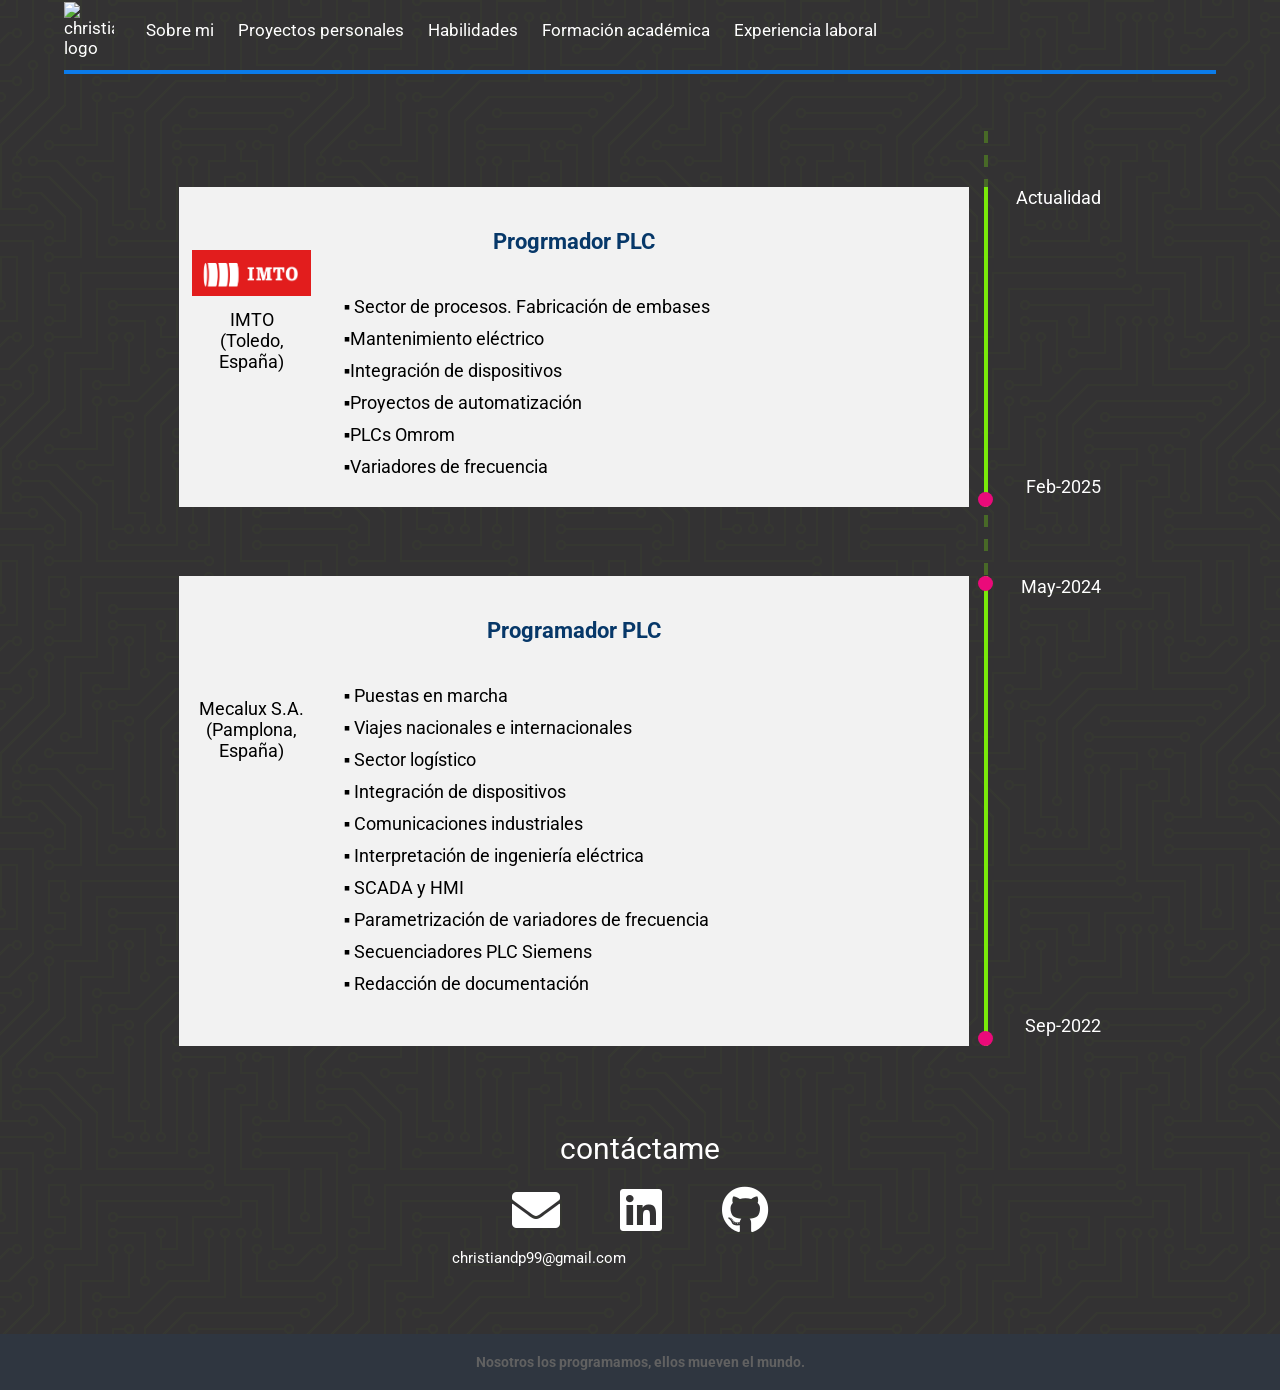
==== experiencialaboral.html @ e008e790 "Actualización de página experiencia laboral, añado imto" ====
<!DOCTYPE html>
<html lang="es">
<head>
    <meta charset="UTF-8">
    <meta http-equiv="X-UA-Compatible" content="IE=edge">
    <meta name="viewport" content="width=device-width, initial-scale=1.0">
    <link rel="shortcut icon" href="img/icono-menu.png">
    <title>ChristianDíazPérez</title>
    <!--Font AWESOME-->   <!--Libreria de CSS-->
    <link rel="stylesheet" href="https://cdnjs.cloudflare.com/ajax/libs/font-awesome/5.15.4/css/all.min.css">
    <!--Font Roboto-->
    <link rel="preconnect" href="https://fonts.googleapis.com">
    <link rel="preconnect" href="https://fonts.gstatic.com" crossorigin>
    <link href="https://fonts.googleapis.com/css2?family=Roboto:ital,wght@0,300;0,400;1,100&display=swap" rel="stylesheet">
    <!--Custom CSS-->
    <link rel="stylesheet" href="css/expeiencialaboral.css">

</head>
<body>

    <div class="menu-btn">   <!--Botón barra de navegación-->
        <i class="fas fa-bars fa-2x"></i>              <!--fa-2x nos permite modificar el tamaño de la imagen, 2x el doble de grande-->
    </div>
    <div class="container">
        <nav class="nav-main">
            <img src="img/icono-menu.png" alt="christiandiazperez logo" class="nav-brand">   <!--alt= texto alternativo-->  
            <ul class="nav-menu">   <!--Lista UL para las pestañas de la vavegación-->   <!--Al tener la clase despliegue de tranformará en barra lateral izq-->
                <li>
                    <a href="index.html">Sobre mi</a></a>
                </li>
                <li>
                    <a href="proyectospersonales.html">Proyectos personales</a></a>
                </li>
                <li>
                    <a href="habilidades.html">Habilidades </a></a>
                </li>
                <li>
                    <a href="formacionacademica.html">Formación académica</a></a>
                </li>
                <li>
                    <a href="experiencialaboral.html">Experiencia laboral</a></a>
                </li>
            </ul> 
            
        </nav>
        <hr class="barra-nav"> <!--Línea debajo de la navegación-->
        <!-- SHOWCASE noticia principal-->
        <header class="showcase">
            <div class="grid">
                <!--
                    <div class="titulo3">
                    <h3>Titulo</h3>
                </div>
                <div class="empresa3">
                    <p>Empresa</p> 
                 </div>
                 <img class="logo3" src="img/mecalux_logo.png" alt="">
                 <div class="contenido3">
                    <p>▪️ Contenido</p>
                    
                    
                </div>
                <div class="fecha-fin3"><p class="texto-fechas">Ago-2021</p> </div>
                <div class="fecha-inicio3"><p class="texto-fechas">Jul-2021</p> </div>
                -->
                <div class="titulo2">
                    <h3>Progrmador PLC</h3>
                </div>
        
                <div class="contenido2">
                    <p>▪️ Sector de procesos. Fabricación de embases</p>
                    <p>▪️Mantenimiento eléctrico</p>
                    <p>▪️Integración de dispositivos</p>
                    <p>▪️Proyectos de automatización</p>
                    <p>▪️PLCs Omrom</p>
                    <p>▪️Variadores de frecuencia</p>
                </div>
                <div class="fecha-fin2"><p class="texto-fechas">Actualidad</p> </div>
                <div class="fecha-inicio2"><p class="texto-fechas">Feb-2025</p> </div>
                <div class="centro2">
                    <p>IMTO<br>
                        (Toledo, España)<br>
                        <img src="img/bandera-españa.png" alt="" class="bandera">
                    </p> 
                </div>
                <img class="logo2" src="img/imto-logo.png" alt="">


        
                <div class="titulo1">
                    <h3>Programador PLC</h3>
                </div>
                <div class="contenido1">
                    
                    <p>▪️ Puestas en marcha</p>
                    <p>▪️ Viajes nacionales e internacionales</p>
                    <p>▪️ Sector logístico</p>
                    <p>▪️ Integración de dispositivos</p>
                    <p>▪️ Comunicaciones industriales</p>
                    <p>▪️ Interpretación de ingeniería eléctrica</p>
                    <p>▪️ SCADA y HMI</p>
                    <p>▪️ Parametrización de variadores de frecuencia</p>
                    <p>▪️ Secuenciadores PLC Siemens</p>
                    <p>▪️ Redacción de documentación</p>
                    
                </div>
                <div class="fecha-fin1"><p>May-2024</p> </div>
                <div class="fecha-inicio1"><p>Sep-2022</p> </div>
                <div class="centro1">
                    <p>Mecalux S.A. <br>
                        (Pamplona, España)<br>
                        <img src="img/bandera-españa.png" alt="" class="bandera">
                    </p> 
                </div>
                <img class="logo1" src="img/mecalux_logo.svg" alt="">  
                <div class="linea1"></div>
                <div class="linea-discontinua"></div> 
                <div class="linea2"></div>
                <!--<div class="linea3"></div>-->
                <!--<div class="punto1"></div>-->
                <div class="punto2"></div>
                <div class="punto3"></div>
                <div class="punto4"></div>
                <!--<div class="punto5"></div>-->
                <!--<div class="punto6"></div>-->
                <div class="fondo-blanco1"></div>
                <div class="fondo-blanco2"></div>
                <!--<div class="fondo-blanco3"></div>-->
                
                
            
            </div>
        </header>
        <!--Parte social-->
        <section class="social">
            <p>contáctame</p>
            <div class="links">
                <div>
                <a class="links" href="mailto:christiandp99@gmail.com">
                    <i class="fas fa-envelope" ></i>
                </a>
                <div class="texto-email">
                    christiandp99@gmail.com
                </div>
                </div>
                <a href="https://www.linkedin.com/in/christian-diaz-perez/" target="_blank" rel="noopener noreferrer">
                    <i class="fab fa-linkedin"></i>
                </a>
                <a href="https://github.com/ChristianDiazPerez" target="_blank" rel="noopener noreferrer">
                    <i class="fab fa-github"></i>
                </a>
            </div>
        </section>
    </div>       
    

    <footer class="pie-pagina-texto"> <!--Texto del pie de página-->
        <h3>Nosotros los programamos, ellos mueven el mundo.</h3>
    </footer>    
   
    <!--SCROLL REVEAL-->
    <script src="https://unpkg.com/scrollreveal"></script>

    <!--CUSTOM JS-->
    <script src="main.js"></script>
    
    
</body>
</html>
---- css/expeiencialaboral.css ----
* {    /*Estilos por defecto   Para todos los elementos de la pagina  */
    box-sizing: border-box;
    margin: 0;
    padding: 0; /*Espaciados hacia dentro*/
}

body {
    color: rgb(255, 255, 255); /* color de texto */
    /* Patron del body*/
    background-color: #333233;
background-image: url("data:image/svg+xml,%3Csvg xmlns='http://www.w3.org/2000/svg' viewBox='0 0 304 304' width='304' height='304'%3E%3Cpath fill='%237aea0a' fill-opacity='0.03' d='M44.1 224a5 5 0 1 1 0 2H0v-2h44.1zm160 48a5 5 0 1 1 0 2H82v-2h122.1zm57.8-46a5 5 0 1 1 0-2H304v2h-42.1zm0 16a5 5 0 1 1 0-2H304v2h-42.1zm6.2-114a5 5 0 1 1 0 2h-86.2a5 5 0 1 1 0-2h86.2zm-256-48a5 5 0 1 1 0 2H0v-2h12.1zm185.8 34a5 5 0 1 1 0-2h86.2a5 5 0 1 1 0 2h-86.2zM258 12.1a5 5 0 1 1-2 0V0h2v12.1zm-64 208a5 5 0 1 1-2 0v-54.2a5 5 0 1 1 2 0v54.2zm48-198.2V80h62v2h-64V21.9a5 5 0 1 1 2 0zm16 16V64h46v2h-48V37.9a5 5 0 1 1 2 0zm-128 96V208h16v12.1a5 5 0 1 1-2 0V210h-16v-76.1a5 5 0 1 1 2 0zm-5.9-21.9a5 5 0 1 1 0 2H114v48H85.9a5 5 0 1 1 0-2H112v-48h12.1zm-6.2 130a5 5 0 1 1 0-2H176v-74.1a5 5 0 1 1 2 0V242h-60.1zm-16-64a5 5 0 1 1 0-2H114v48h10.1a5 5 0 1 1 0 2H112v-48h-10.1zM66 284.1a5 5 0 1 1-2 0V274H50v30h-2v-32h18v12.1zM236.1 176a5 5 0 1 1 0 2H226v94h48v32h-2v-30h-48v-98h12.1zm25.8-30a5 5 0 1 1 0-2H274v44.1a5 5 0 1 1-2 0V146h-10.1zm-64 96a5 5 0 1 1 0-2H208v-80h16v-14h-42.1a5 5 0 1 1 0-2H226v18h-16v80h-12.1zm86.2-210a5 5 0 1 1 0 2H272V0h2v32h10.1zM98 101.9V146H53.9a5 5 0 1 1 0-2H96v-42.1a5 5 0 1 1 2 0zM53.9 34a5 5 0 1 1 0-2H80V0h2v34H53.9zm60.1 3.9V66H82v64H69.9a5 5 0 1 1 0-2H80V64h32V37.9a5 5 0 1 1 2 0zM101.9 82a5 5 0 1 1 0-2H128V37.9a5 5 0 1 1 2 0V82h-28.1zm16-64a5 5 0 1 1 0-2H146v44.1a5 5 0 1 1-2 0V18h-26.1zm102.2 270a5 5 0 1 1 0 2H98v14h-2v-16h124.1zM242 149.9V160h16v34h-16v62h48v48h-2v-46h-48v-66h16v-30h-16v-12.1a5 5 0 1 1 2 0zM53.9 18a5 5 0 1 1 0-2H64V2H48V0h18v18H53.9zm112 32a5 5 0 1 1 0-2H192V0h50v2h-48v48h-28.1zm-48-48a5 5 0 0 1-9.8-2h2.07a3 3 0 1 0 5.66 0H178v34h-18V21.9a5 5 0 1 1 2 0V32h14V2h-58.1zm0 96a5 5 0 1 1 0-2H137l32-32h39V21.9a5 5 0 1 1 2 0V66h-40.17l-32 32H117.9zm28.1 90.1a5 5 0 1 1-2 0v-76.51L175.59 80H224V21.9a5 5 0 1 1 2 0V82h-49.59L146 112.41v75.69zm16 32a5 5 0 1 1-2 0v-99.51L184.59 96H300.1a5 5 0 0 1 3.9-3.9v2.07a3 3 0 0 0 0 5.66v2.07a5 5 0 0 1-3.9-3.9H185.41L162 121.41v98.69zm-144-64a5 5 0 1 1-2 0v-3.51l48-48V48h32V0h2v50H66v55.41l-48 48v2.69zM50 53.9v43.51l-48 48V208h26.1a5 5 0 1 1 0 2H0v-65.41l48-48V53.9a5 5 0 1 1 2 0zm-16 16V89.41l-34 34v-2.82l32-32V69.9a5 5 0 1 1 2 0zM12.1 32a5 5 0 1 1 0 2H9.41L0 43.41V40.6L8.59 32h3.51zm265.8 18a5 5 0 1 1 0-2h18.69l7.41-7.41v2.82L297.41 50H277.9zm-16 160a5 5 0 1 1 0-2H288v-71.41l16-16v2.82l-14 14V210h-28.1zm-208 32a5 5 0 1 1 0-2H64v-22.59L40.59 194H21.9a5 5 0 1 1 0-2H41.41L66 216.59V242H53.9zm150.2 14a5 5 0 1 1 0 2H96v-56.6L56.6 162H37.9a5 5 0 1 1 0-2h19.5L98 200.6V256h106.1zm-150.2 2a5 5 0 1 1 0-2H80v-46.59L48.59 178H21.9a5 5 0 1 1 0-2H49.41L82 208.59V258H53.9zM34 39.8v1.61L9.41 66H0v-2h8.59L32 40.59V0h2v39.8zM2 300.1a5 5 0 0 1 3.9 3.9H3.83A3 3 0 0 0 0 302.17V256h18v48h-2v-46H2v42.1zM34 241v63h-2v-62H0v-2h34v1zM17 18H0v-2h16V0h2v18h-1zm273-2h14v2h-16V0h2v16zm-32 273v15h-2v-14h-14v14h-2v-16h18v1zM0 92.1A5.02 5.02 0 0 1 6 97a5 5 0 0 1-6 4.9v-2.07a3 3 0 1 0 0-5.66V92.1zM80 272h2v32h-2v-32zm37.9 32h-2.07a3 3 0 0 0-5.66 0h-2.07a5 5 0 0 1 9.8 0zM5.9 0A5.02 5.02 0 0 1 0 5.9V3.83A3 3 0 0 0 3.83 0H5.9zm294.2 0h2.07A3 3 0 0 0 304 3.83V5.9a5 5 0 0 1-3.9-5.9zm3.9 300.1v2.07a3 3 0 0 0-1.83 1.83h-2.07a5 5 0 0 1 3.9-3.9zM97 100a3 3 0 1 0 0-6 3 3 0 0 0 0 6zm0-16a3 3 0 1 0 0-6 3 3 0 0 0 0 6zm16 16a3 3 0 1 0 0-6 3 3 0 0 0 0 6zm16 16a3 3 0 1 0 0-6 3 3 0 0 0 0 6zm0 16a3 3 0 1 0 0-6 3 3 0 0 0 0 6zm-48 32a3 3 0 1 0 0-6 3 3 0 0 0 0 6zm16 16a3 3 0 1 0 0-6 3 3 0 0 0 0 6zm32 48a3 3 0 1 0 0-6 3 3 0 0 0 0 6zm-16 16a3 3 0 1 0 0-6 3 3 0 0 0 0 6zm32-16a3 3 0 1 0 0-6 3 3 0 0 0 0 6zm0-32a3 3 0 1 0 0-6 3 3 0 0 0 0 6zm16 32a3 3 0 1 0 0-6 3 3 0 0 0 0 6zm32 16a3 3 0 1 0 0-6 3 3 0 0 0 0 6zm0-16a3 3 0 1 0 0-6 3 3 0 0 0 0 6zm-16-64a3 3 0 1 0 0-6 3 3 0 0 0 0 6zm16 0a3 3 0 1 0 0-6 3 3 0 0 0 0 6zm16 96a3 3 0 1 0 0-6 3 3 0 0 0 0 6zm0 16a3 3 0 1 0 0-6 3 3 0 0 0 0 6zm16 16a3 3 0 1 0 0-6 3 3 0 0 0 0 6zm16-144a3 3 0 1 0 0-6 3 3 0 0 0 0 6zm0 32a3 3 0 1 0 0-6 3 3 0 0 0 0 6zm16-32a3 3 0 1 0 0-6 3 3 0 0 0 0 6zm16-16a3 3 0 1 0 0-6 3 3 0 0 0 0 6zm-96 0a3 3 0 1 0 0-6 3 3 0 0 0 0 6zm0 16a3 3 0 1 0 0-6 3 3 0 0 0 0 6zm16-32a3 3 0 1 0 0-6 3 3 0 0 0 0 6zm96 0a3 3 0 1 0 0-6 3 3 0 0 0 0 6zm-16-64a3 3 0 1 0 0-6 3 3 0 0 0 0 6zm16-16a3 3 0 1 0 0-6 3 3 0 0 0 0 6zm-32 0a3 3 0 1 0 0-6 3 3 0 0 0 0 6zm0-16a3 3 0 1 0 0-6 3 3 0 0 0 0 6zm-16 0a3 3 0 1 0 0-6 3 3 0 0 0 0 6zm-16 0a3 3 0 1 0 0-6 3 3 0 0 0 0 6zm-16 0a3 3 0 1 0 0-6 3 3 0 0 0 0 6zM49 36a3 3 0 1 0 0-6 3 3 0 0 0 0 6zm-32 0a3 3 0 1 0 0-6 3 3 0 0 0 0 6zm32 16a3 3 0 1 0 0-6 3 3 0 0 0 0 6zM33 68a3 3 0 1 0 0-6 3 3 0 0 0 0 6zm16-48a3 3 0 1 0 0-6 3 3 0 0 0 0 6zm0 240a3 3 0 1 0 0-6 3 3 0 0 0 0 6zm16 32a3 3 0 1 0 0-6 3 3 0 0 0 0 6zm-16-64a3 3 0 1 0 0-6 3 3 0 0 0 0 6zm0 16a3 3 0 1 0 0-6 3 3 0 0 0 0 6zm-16-32a3 3 0 1 0 0-6 3 3 0 0 0 0 6zm80-176a3 3 0 1 0 0-6 3 3 0 0 0 0 6zm16 0a3 3 0 1 0 0-6 3 3 0 0 0 0 6zm-16-16a3 3 0 1 0 0-6 3 3 0 0 0 0 6zm32 48a3 3 0 1 0 0-6 3 3 0 0 0 0 6zm16-16a3 3 0 1 0 0-6 3 3 0 0 0 0 6zm0-32a3 3 0 1 0 0-6 3 3 0 0 0 0 6zm112 176a3 3 0 1 0 0-6 3 3 0 0 0 0 6zm-16 16a3 3 0 1 0 0-6 3 3 0 0 0 0 6zm0 16a3 3 0 1 0 0-6 3 3 0 0 0 0 6zm0 16a3 3 0 1 0 0-6 3 3 0 0 0 0 6zM17 180a3 3 0 1 0 0-6 3 3 0 0 0 0 6zm0 16a3 3 0 1 0 0-6 3 3 0 0 0 0 6zm0-32a3 3 0 1 0 0-6 3 3 0 0 0 0 6zm16 0a3 3 0 1 0 0-6 3 3 0 0 0 0 6zM17 84a3 3 0 1 0 0-6 3 3 0 0 0 0 6zm32 64a3 3 0 1 0 0-6 3 3 0 0 0 0 6zm16-16a3 3 0 1 0 0-6 3 3 0 0 0 0 6z'%3E%3C/path%3E%3C/svg%3E");
    font-size: 115%;
    
    font-family: 'Roboto', sans-serif;    /*Indica el tipo de fuente*/
}

a {
    color: rgb(255, 255, 255);  /*Color de las etiquetas a*/
    text-decoration: none;   /*Para que las etiquetas no tengan subrrallado*/
    
}

ul {
    list-style: none;
}

.container {
    width: 90%;
    margin: auto;
}

/*Navegacion*/

.nav-main {
    font-size: 17px; /*Tamaño de fuente de toda la navegaciio*/
    display: flex;   /*Organiza elementos*/
    justify-content: space-between;         /*Utilizar todo el ancho disponible*/
    align-items: center;
    height: 60px;
    padding: 20px 0;   /*20 arriba y abajo y 0 a los lados*/
}

.barra-nav{    /*barra horizontal navegación*/
    border: 2px solid #0b7bea;
}

.nav-brand {
    width:  50px;  /*Tamaño del logo*/
}

/* NAV IZQUIERDA */

.nav-main ul {     
    display: flex;   
}

.nav-main ul li {
    padding: 10px;   /* Separación entre elementos de la navegacion */
}

.nav-main ul li a {
    padding: 2px;   
}

.nav-main ul li a {   
    padding: 2px;    /*Espaciado entre las etiquetas de la nav y la barra que aparece debajo*/
}

.nav-main ul li a:hover {        
    border-bottom:  2px solid #fff;    /*Borde hacia abajo    2px de grosor  y color*/
}

.nav-main ul.nav-menu {
    flex: 1;   
    margin-left: 20px;    /*Separacion entre el logo y los elementos de la navegacion*/

}

/* Botón barra de navegación*/

.menu-btn {
    position: absolute;   
    cursor: pointer;
    top: 15px;
    right: 30px;
    z-index: 2;
    display: none;      /*Cuando estamos a mas de 700px desapareza */
}

/* SHOWCASE */

hr {
    margin: 10px 0;  /*Separacion del showcase con la barra inferior de la nav*/
}

.showcase{
    width: 100%; 
    height: auto;
    padding: 3% 10%;
    margin-bottom: 20px;  
}

.grid{
    display: grid;
    grid-template-columns: 4fr 20fr 1fr 3fr;
    /*Hay un 0fr porque por el momento hay poco texto en este bloque*/
    grid-template-rows: 0.38fr 0.6fr 1fr 0fr 0.38fr 0.6fr 1fr 1fr; 
    justify-content: center;
    padding-inline: auto; 
    grid-column-gap: 0%;
    
}

.contenido_sangria{
    padding-left: 5%;
}.contenido_sangriadoble{
    padding-left: 10%;
}

/********************************/
.bandera{
    height: 20px;
}
/*****/
.titulo2{
    grid-row: 2;
    grid-column: 1/3;
    text-align: center;
    align-self: center;
    z-index: 2;
    color: #000000;
}
.contenido2{
    grid-row: 3/5;
    grid-column: 2;
    padding-left: 5%;
    padding-bottom: 3%;
    z-index: 2;
    color: #000000;
}
.fecha-fin2{
    grid-row: 2;
    grid-column: 4;
    text-align: right;
}
.fecha-inicio2{
    grid-row: 4;
    grid-column: 4;
    text-align: right;
    align-self: flex-end;
    color: rgb(255, 255, 255);
}
.centro2{
    grid-row: 3;
    grid-column: 1;
    z-index: 2;
    margin: 0 auto;
    text-align: center;
    color: #000000;
    padding-left: 10%;
    padding-top: 10%;
}
.logo2{
    grid-row: 2;
    grid-column: 1;
    object-fit: cover;
    width: 100%;
    margin: 0 ; 
    z-index: 2;
    justify-self: center;
    align-self: end;
    padding-left: 10%;
}
/*****/

.titulo1{
    grid-row: 6;
    grid-column: 1/3;
    text-align: center;
    align-self: center;
    z-index: 2;
    color: #000000;
}
.contenido1{
    grid-row: 7/9;
    grid-column: 2;
    padding-left: 5%;
    padding-bottom: 3%;
    z-index: 2;
    color: #000000;
}

.fecha-fin1{
    grid-row: 6;
    grid-column: 4;
    text-align: right;
}
.fecha-inicio1{
    grid-row: 8;
    grid-column: 4;
    text-align: right;
    align-self: flex-end;
    color: rgb(255, 255, 255);
}
.centro1{
    grid-row: 7;
    grid-column: 1;
    z-index: 2;
    margin: 0 auto;
    text-align: center;
    color: #000000;
    padding-left: 10%;
    padding-top: 10%;
}
.logo1{
    grid-row: 6;
    grid-column: 1;
    object-fit: cover;
    align-self: end;
    justify-self: center;
    width: 100%;
    margin: 0; 
    z-index: 2;
    padding-left: 10%;
}
/*******************************/

.linea-discontinua{
    grid-column: 3;
    grid-row: 1/7;
    background-color: #00000000;opacity: 0.3;
    background-image: linear-gradient(0deg, #7aea0a  50%, #00000000 0%);
    background-size: 24px 24px;
    z-index: 1;
    width: 4px;
    margin: 0 auto;
}

.linea1{
    background-color: #7aea0a ;
    grid-column: 3;
    grid-row: 2/5;
    z-index: 2;
    width: 4px;
    margin: 0 auto;
}
.linea2{
    background-color: #7aea0a ;
    grid-column: 3;
    z-index: 2;
    grid-row: 6/9;
    width: 4px;
    margin: 0 auto;
}
/*Más Líneas*/
/*
.linea3{
    background-color: #7aea0a ;
    grid-column: 3;
    z-index: 2;
    grid-row: 9/12;
    width: 4px;
    margin: 0 auto;
    
    
}
*/
.punto1{
    background-color: #ea0a7a ;
    grid-column: 3;
    grid-row: 2;
    width: 15px;
    height: 15px;
    -moz-border-radius: 50%;
    -webkit-border-radius: 50%;
    border-radius: 50%;  
    z-index: 2;
    margin: 0 auto;
}
.punto2{
    background-color: #ea0a7a ;
    grid-column: 3;
    grid-row: 4;
    width: 15px;
    height: 15px;
    -moz-border-radius: 50%;
    -webkit-border-radius: 50%;
    border-radius: 50%;  
    z-index: 2;
    align-self: flex-end;
    margin: 0 auto;
}

.punto3{
    background-color: #ea0a7a ;
    grid-column: 3;
    grid-row: 6;
    width: 15px;
    height: 15px;
    -moz-border-radius: 50%;
    -webkit-border-radius: 50%;
    border-radius: 50%;  
    z-index: 2;
    margin: 0 auto;
}
.punto4{
    background-color: #ea0a7a ;
    grid-column: 3;
    grid-row: 8;
    width: 15px;
    height: 15px;
    -moz-border-radius: 50%;
    -webkit-border-radius: 50%;
    border-radius: 50%;  
    z-index: 2;
    align-self: flex-end; 
    margin: 0 auto;
}
/*Más Puntos*/
/*
.punto5{
    background-color: #ea0a7a ;
    grid-column-start: 4;
    grid-row-start: 9;
    width: 15px;
    height: 15px;
    -moz-border-radius: 50%;
    -webkit-border-radius: 50%;
    border-radius: 50%;  
    z-index: 2;
}
.punto6{
    background-color: #ea0a7a ; 
    grid-column-start: 4;
    grid-row-start: 11;
    width: 15px;
    height: 15px;
    -moz-border-radius: 50%;
    -webkit-border-radius: 50%;
    border-radius: 50%;  
    z-index: 2;
    align-self: flex-end;
}
*/

.fondo-blanco1{
    grid-row: 2/5;
    grid-column: 1/3;
    background-color: #f2f2f2;
    z-index: 1;
}

.fondo-blanco2{
    grid-row: 6/9;
    grid-column: 1/3;
    background-color: #f2f2f2;
    z-index: 1;
}
/*Más fondos blancos*/
/*
.fondo-blanco3{
    grid-row: 9/12;
    grid-column: 1/4;
    background-color: #f2f2f2;
    z-index: 1;
}
*/

.btm {
    cursor: pointer; /*camia el cursor al pasar por encima*/
    display: inline-block;
    border: 0;
    font-weight: bold;
    padding: 10px 20px; /*10 arriba y abajo  20 a los lados*/
    background: #262626;
    color: rgb(255, 255, 255);
    font-size: 15px;
    border: 1px solid #ffff;
    align-self: auto;
    
}

.btm:hover {
    opacity: .7; /*Al pasar el cursor se oscurece*/
}
.showcase h1,.showcase h2,.showcase h3{
    color: #073869;
}

.showcase p {
    margin-bottom: 10px;    /*Separación entre cabecera, parreafo y boton de showcase*/
    
}

/*Social*/
.social{
    margin: 50px;
    margin-bottom: 100px;
}

.social p {
    text-align: center;
    font-size: 30px;
    margin-bottom: 20px;
}
.texto-email{
    font-size: 15px;
    text-align: center;
    position: absolute; /*Para que no afecte a la posicion de los demás iconos*/
    padding-top: 10px;
    margin: 5px -30px;
}

.links {
    display: flex;
    align-items: center;
    justify-content: center;
}

.links a {
    margin: 0 30px;
}

.links a i {
    font-size: 3rem;   /*Tamaño del link y de la imagen*/
}


.pie-pagina-texto{  /*Texto pie de página*/
    background: #2f3640;
    color: #616161;
    font-size: 12px;
    padding: 20px 0;
    text-align: center;
    padding-bottom: 20px;
}

/*Adaptación a dispositivos móviles*/

@media (max-width: 700px){      /*Cuando el ancho de la pantalla sea inferior a 700px*/
   
    .menu-btn{ 
        display: block;         /*a menos de 700px el botón aparezca*/
    }

    .nav-main ul.nav-menu {
        display: block;
        position: absolute;   /*Se posiciona encima de todo*/
        z-index: 3;
        top: 0;   /*Para que esté en la esquina*/
        left: 0;  /*Se posicione a la izquierda*/
        background: #2f3640;
        height: 100%;   
        padding: 30px;
        opacity: .9;
        transform: translateX(-400px);   /*Mover -400px en el eje de las X*/   /*Esconder la barra de navegación mientras el btn no se haya pulsado*/
        padding: 30px;   
        opacity: .9;
        transition: transform .5s ease;
    }

    .nav-main ul.nav-menu.despliegue {       /*Al tenr la barra de nav la clase despliegue cambiará su posición a una parte visible*/
        transform: translateX(-20px);     
    }

    .nav-main ul.nav-menu li {
        padding: 20px;
        font-size: 14px;
    }

    .nav-main ul.nav-menu-right{
        margin-right:40px;   /*Espaciado entre el btn de busqueda y el de la barra de navegación para que no se solapen*/
    }
   
    .showcase{
        width: 100%; 
        height: auto;
        padding: 0% 0%;
        margin-top: 10%;
        margin-bottom: 20px;  
    }
    .texto-email{
        text-align: center;
        position: absolute; /*Para que no afecte a la posicion de los demás iconos*/
        margin: 5px 0px;
        }
    
    
    .grid{
        grid-template-columns: 6fr 4fr 1fr 1.5fr;
        grid-template-rows: 1fr 1fr 5fr;
    }
    .titulo1{
        grid-row: 1;
        grid-column: 1/3;
    }
    .contenido1{
        grid-row: 3;
        grid-column: 1/3;
        padding-top: 5%;
        padding-bottom: 10%;
    }
    .fecha-fin1{
        grid-row: 1;
        grid-column: 4;
    }
    .fecha-inicio1{
        grid-row: 3;
        grid-column: 4;
    }
    .centro1{
        grid-row: 2;
        grid-column: 2;
        align-self: center;
    }
    .logo1{
        grid-row: 2;
        grid-column: 1;
    }
    .fondo-blanco1{
        grid-row: 1/6;
        grid-column: 1/3;
    }
}

@media (max-width: 550px){
    .grid{
        grid-template-columns: 6fr 4fr 1.5fr;
        grid-template-rows: 0.1fr 1fr 1fr 5fr 0.1fr;
    }
    .titulo1{
        grid-row: 2;
        grid-column: 1/3;
    }
    .contenido1{
        grid-row: 4;
        grid-column: 1/3;
        padding-top: 5%;
        padding-bottom: 10%;
    }
    .fecha-fin1{
        grid-row: 1;
        grid-column: 1/4;
        text-align: right;
    }
    .fecha-inicio1{
        grid-row: 5;
        grid-column: 1/4;
        text-align: right;
        padding-top: 5%;
    }
    .centro1{
        grid-row: 3;
        grid-column: 2;
        align-self: center;
    }
    .logo1{
        grid-row: 3;
        grid-column: 1;
    }
    .fondo-blanco1{
        grid-row: 2/5;
        grid-column: 1/3;
    }
    .punto1{
        grid-column: 3;
        grid-row: 2;
    }
    .punto2{
        grid-column: 3;
        grid-row: 4;
    }
    .linea1{
        grid-column: 3;
        grid-row: 2/5;
    }
}

/*Adaptación a pantallas grandes*/

@media (min-width: 2000px){
    .container{
        max-width: 1800px;
        height: auto;
    }
    }
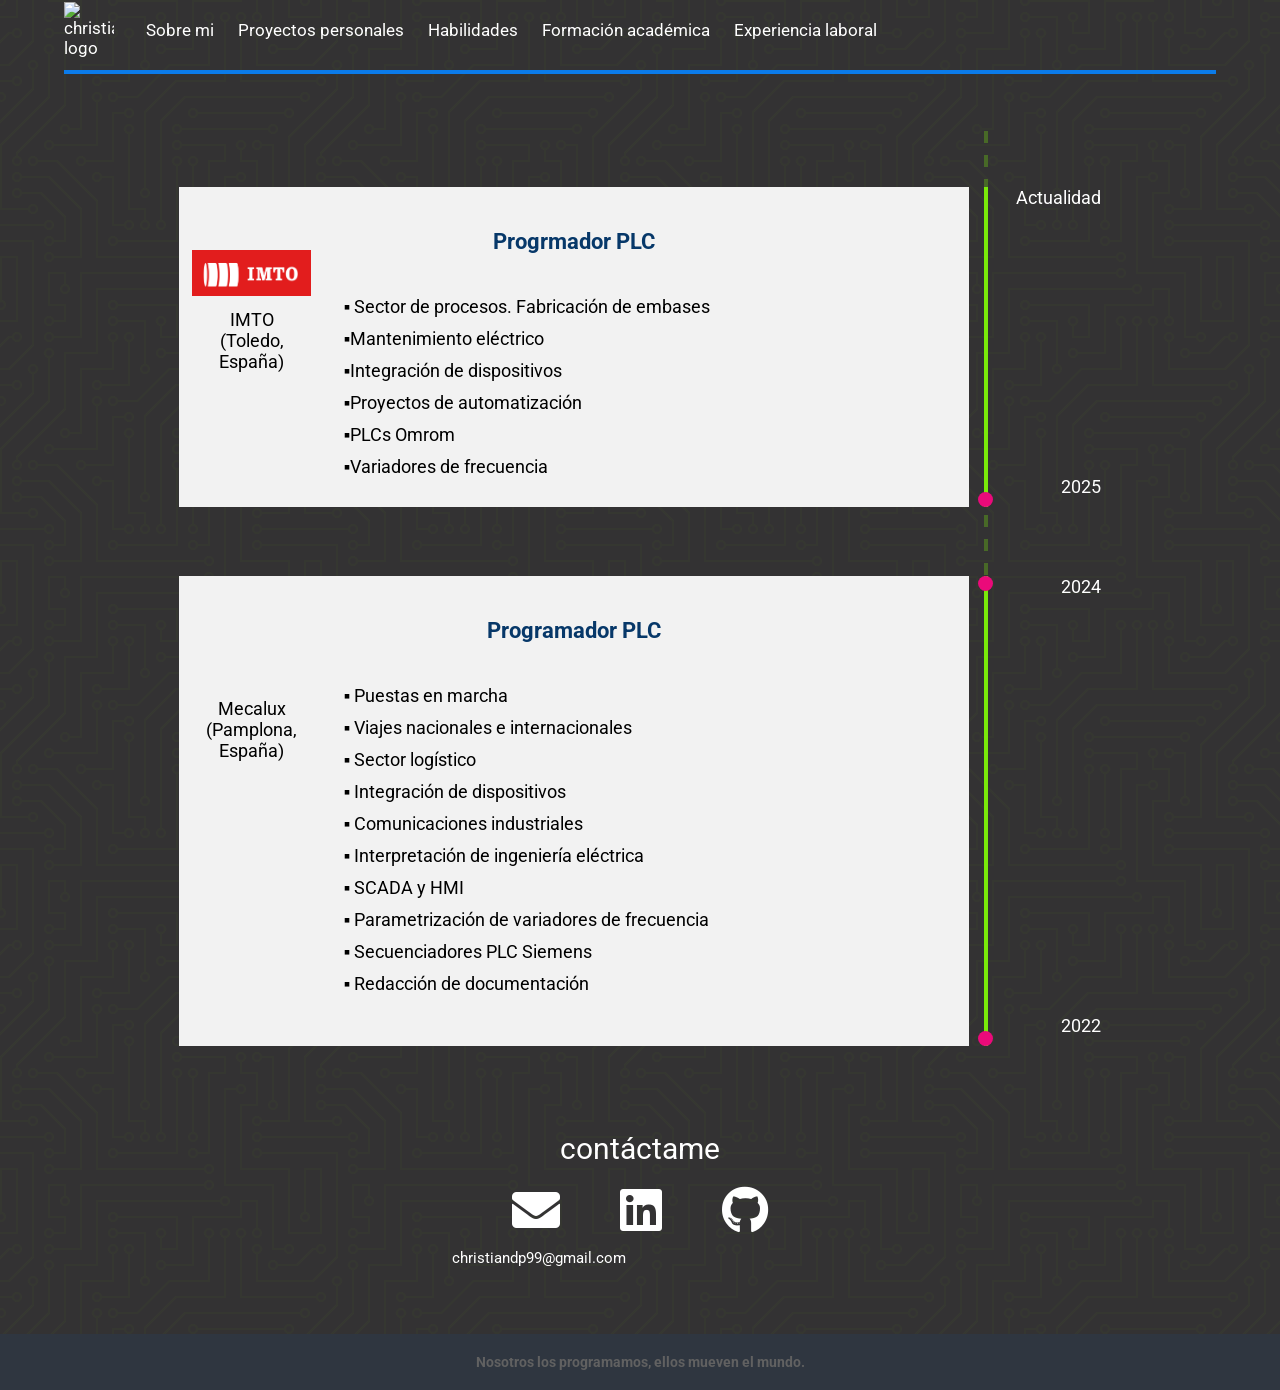
==== commit b463ea57: "Mejora responsive" ====
--- a/experiencialaboral.html
+++ b/experiencialaboral.html
@@ -76,7 +76,7 @@
                     <p>▪️Variadores de frecuencia</p>
                 </div>
                 <div class="fecha-fin2"><p class="texto-fechas">Actualidad</p> </div>
-                <div class="fecha-inicio2"><p class="texto-fechas">Feb-2025</p> </div>
+                <div class="fecha-inicio2"><p class="texto-fechas">2025</p> </div>
                 <div class="centro2">
                     <p>IMTO<br>
                         (Toledo, España)<br>
@@ -104,10 +104,10 @@
                     <p>▪️ Redacción de documentación</p>
                     
                 </div>
-                <div class="fecha-fin1"><p>May-2024</p> </div>
-                <div class="fecha-inicio1"><p>Sep-2022</p> </div>
+                <div class="fecha-fin1"><p>2024</p> </div>
+                <div class="fecha-inicio1"><p>2022</p> </div>
                 <div class="centro1">
-                    <p>Mecalux S.A. <br>
+                    <p>Mecalux <br>
                         (Pamplona, España)<br>
                         <img src="img/bandera-españa.png" alt="" class="bandera">
                     </p> 
--- a/css/expeiencialaboral.css
+++ b/css/expeiencialaboral.css
@@ -487,93 +487,182 @@
     
     
     .grid{
-        grid-template-columns: 6fr 4fr 1fr 1.5fr;
-        grid-template-rows: 1fr 1fr 5fr;
-    }
-    .titulo1{
-        grid-row: 1;
-        grid-column: 1/3;
-    }
-    .contenido1{
+        grid-template-columns: 4fr 20fr 1fr 3fr;
+        grid-template-rows: 1fr 1fr 2fr 0fr 1fr 1fr 2fr 2fr;
+    }
+    /***********************/
+    .titulo2{
+        grid-row: 2;
+        grid-column: 1/3;
+    }
+    .contenido2{
+        grid-row: 3/5;
+        grid-column: 2/3;
+    }
+    .fecha-fin2{
+        grid-row: 2;
+        grid-column: 4;
+    }
+    .fecha-inicio2{
+        grid-row: 4;
+        grid-column: 4;
+    }
+    .centro2{
         grid-row: 3;
-        grid-column: 1/3;
-        padding-top: 5%;
-        padding-bottom: 10%;
-    }
-    .fecha-fin1{
-        grid-row: 1;
-        grid-column: 4;
-    }
-    .fecha-inicio1{
-        grid-row: 3;
-        grid-column: 4;
-    }
-    .centro1{
-        grid-row: 2;
-        grid-column: 2;
-        align-self: center;
-    }
-    .logo1{
+        grid-column: 1;
+    }
+    .logo2{
         grid-row: 2;
         grid-column: 1;
+        margin: auto auto; 
+        padding-left: 10%;
+    }
+    .fondo-blanco2{
+        grid-row: 2/5;
+        grid-column: 1/3;
+    }
+    /***********************/
+    .titulo1{
+        grid-row: 6;
+        grid-column: 1/3;
+    }
+    .contenido1{
+        grid-row: 7/9;
+        grid-column: 2/3;
+    }
+    .fecha-fin1{
+        grid-row: 6;
+        grid-column: 4;
+    }
+    .fecha-inicio1{
+        grid-row: 8;
+        grid-column: 4;
+    }
+    .centro1{
+        grid-row: 7;
+        grid-column: 1;
+    }
+    .logo1{
+        grid-row: 6;
+        grid-column: 1;
+        margin: auto auto; 
+        padding-left: 10%; 
     }
     .fondo-blanco1{
-        grid-row: 1/6;
-        grid-column: 1/3;
-    }
+        grid-row: 6/9;
+        grid-column: 1/3;
+    }
+    /**************************************/
 }
 
 @media (max-width: 550px){
     .grid{
-        grid-template-columns: 6fr 4fr 1.5fr;
-        grid-template-rows: 0.1fr 1fr 1fr 5fr 0.1fr;
-    }
-    .titulo1{
+        grid-template-columns: 1fr 0.034fr 0.145fr;
+        grid-template-rows: 0.19fr 0.38fr 0.6fr 1fr 0fr 0.19fr 0.19fr 0.38fr 0.6fr 1fr 1fr 0.19fr;
+    }
+    /***********************/
+    .titulo2{
         grid-row: 2;
         grid-column: 1/3;
     }
-    .contenido1{
-        grid-row: 4;
-        grid-column: 1/3;
-        padding-top: 5%;
-        padding-bottom: 10%;
-    }
-    .fecha-fin1{
+    .contenido2{
+        grid-row: 4/6;
+        grid-column: 1/3;
+    }
+    .fecha-fin2{
         grid-row: 1;
-        grid-column: 1/4;
-        text-align: right;
-    }
-    .fecha-inicio1{
-        grid-row: 5;
-        grid-column: 1/4;
-        text-align: right;
-        padding-top: 5%;
-    }
-    .centro1{
+        grid-column: 1/3;
+        align-self: flex-end;
+        
+        
+    }
+    .fecha-inicio2{
+        grid-row: 6;
+        grid-column: 1/3;
+        align-self: flex-end;
+    }
+    .centro2{
         grid-row: 3;
         grid-column: 2;
+        text-align: center;
         align-self: center;
-    }
-    .logo1{
+        padding-left: 0%;
+        padding-top: 0%;
+    }
+    .logo2{
         grid-row: 3;
         grid-column: 1;
     }
+    .fondo-blanco2{
+        grid-row: 2/6;
+        grid-column: 1/3;
+    }
+    /***********************/
+    .titulo1{
+        grid-row: 8;
+        grid-column: 1/3;
+    }
+    .contenido1{
+        grid-row: 10/12;
+        grid-column: 1/3;
+    }
+    .fecha-fin1{
+        grid-row: 7;
+        grid-column: 1/3;
+        align-self: flex-end;
+    }
+    .fecha-inicio1{
+        grid-row: 12;
+        grid-column: 1/3;
+        align-self: flex-end;
+    }
+    .centro1{
+        grid-row: 9;
+        grid-column: 2;
+        text-align: center;
+        align-self: center;
+        padding-left: 0%;
+        padding-top: 0%;
+    }
+    .logo1{
+        grid-row: 9;
+        grid-column: 1;
+    }
     .fondo-blanco1{
-        grid-row: 2/5;
-        grid-column: 1/3;
-    }
+        grid-row: 8/12;
+        grid-column: 1/3;
+    }
+    /**************************************/
+    .linea-discontinua{
+        grid-column: 3;
+        grid-row: 1/8;
+    }
+    .linea1{
+        grid-column: 3;
+        grid-row: 2/6;
+    }
+    .linea2{
+        grid-column: 3;
+        grid-row: 8/12;
+    }
+    /**************************************/
     .punto1{
         grid-column: 3;
         grid-row: 2;
     }
     .punto2{
         grid-column: 3;
-        grid-row: 4;
-    }
-    .linea1{
+        grid-row: 5;
+    }
+    .punto3{
         grid-column: 3;
-        grid-row: 2/5;
-    }
+        grid-row: 8;
+    }
+    .punto4{
+        grid-column: 3;
+        grid-row: 11;
+    }
+    /**************************************/
 }
 
 /*Adaptación a pantallas grandes*/
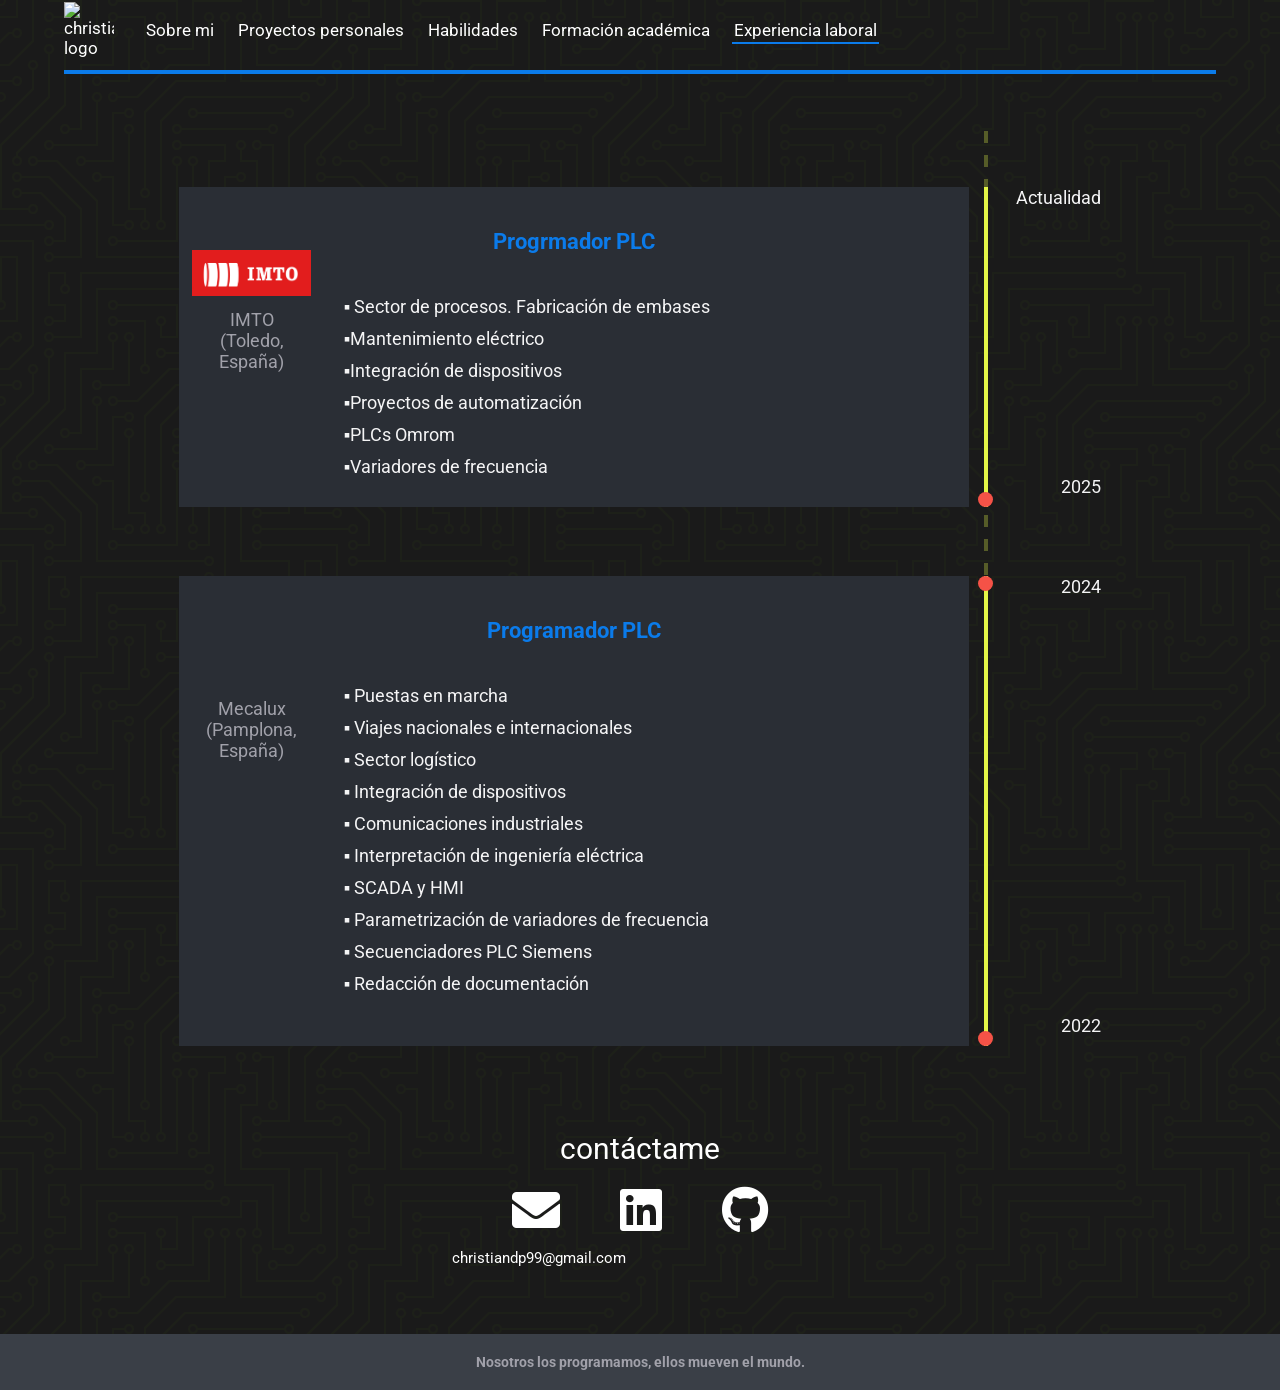
==== commit 78aa6dfe: "Gran cambio de apariencia en todas las páginas" ====
--- a/experiencialaboral.html
+++ b/experiencialaboral.html
@@ -38,7 +38,7 @@
                     <a href="formacionacademica.html">Formación académica</a></a>
                 </li>
                 <li>
-                    <a href="experiencialaboral.html">Experiencia laboral</a></a>
+                    <a class="pagina-actual" href="experiencialaboral.html">Experiencia laboral</a></a>
                 </li>
             </ul> 
             
--- a/css/expeiencialaboral.css
+++ b/css/expeiencialaboral.css
@@ -7,8 +7,8 @@
 body {
     color: rgb(255, 255, 255); /* color de texto */
     /* Patron del body*/
-    background-color: #333233;
-background-image: url("data:image/svg+xml,%3Csvg xmlns='http://www.w3.org/2000/svg' viewBox='0 0 304 304' width='304' height='304'%3E%3Cpath fill='%237aea0a' fill-opacity='0.03' d='M44.1 224a5 5 0 1 1 0 2H0v-2h44.1zm160 48a5 5 0 1 1 0 2H82v-2h122.1zm57.8-46a5 5 0 1 1 0-2H304v2h-42.1zm0 16a5 5 0 1 1 0-2H304v2h-42.1zm6.2-114a5 5 0 1 1 0 2h-86.2a5 5 0 1 1 0-2h86.2zm-256-48a5 5 0 1 1 0 2H0v-2h12.1zm185.8 34a5 5 0 1 1 0-2h86.2a5 5 0 1 1 0 2h-86.2zM258 12.1a5 5 0 1 1-2 0V0h2v12.1zm-64 208a5 5 0 1 1-2 0v-54.2a5 5 0 1 1 2 0v54.2zm48-198.2V80h62v2h-64V21.9a5 5 0 1 1 2 0zm16 16V64h46v2h-48V37.9a5 5 0 1 1 2 0zm-128 96V208h16v12.1a5 5 0 1 1-2 0V210h-16v-76.1a5 5 0 1 1 2 0zm-5.9-21.9a5 5 0 1 1 0 2H114v48H85.9a5 5 0 1 1 0-2H112v-48h12.1zm-6.2 130a5 5 0 1 1 0-2H176v-74.1a5 5 0 1 1 2 0V242h-60.1zm-16-64a5 5 0 1 1 0-2H114v48h10.1a5 5 0 1 1 0 2H112v-48h-10.1zM66 284.1a5 5 0 1 1-2 0V274H50v30h-2v-32h18v12.1zM236.1 176a5 5 0 1 1 0 2H226v94h48v32h-2v-30h-48v-98h12.1zm25.8-30a5 5 0 1 1 0-2H274v44.1a5 5 0 1 1-2 0V146h-10.1zm-64 96a5 5 0 1 1 0-2H208v-80h16v-14h-42.1a5 5 0 1 1 0-2H226v18h-16v80h-12.1zm86.2-210a5 5 0 1 1 0 2H272V0h2v32h10.1zM98 101.9V146H53.9a5 5 0 1 1 0-2H96v-42.1a5 5 0 1 1 2 0zM53.9 34a5 5 0 1 1 0-2H80V0h2v34H53.9zm60.1 3.9V66H82v64H69.9a5 5 0 1 1 0-2H80V64h32V37.9a5 5 0 1 1 2 0zM101.9 82a5 5 0 1 1 0-2H128V37.9a5 5 0 1 1 2 0V82h-28.1zm16-64a5 5 0 1 1 0-2H146v44.1a5 5 0 1 1-2 0V18h-26.1zm102.2 270a5 5 0 1 1 0 2H98v14h-2v-16h124.1zM242 149.9V160h16v34h-16v62h48v48h-2v-46h-48v-66h16v-30h-16v-12.1a5 5 0 1 1 2 0zM53.9 18a5 5 0 1 1 0-2H64V2H48V0h18v18H53.9zm112 32a5 5 0 1 1 0-2H192V0h50v2h-48v48h-28.1zm-48-48a5 5 0 0 1-9.8-2h2.07a3 3 0 1 0 5.66 0H178v34h-18V21.9a5 5 0 1 1 2 0V32h14V2h-58.1zm0 96a5 5 0 1 1 0-2H137l32-32h39V21.9a5 5 0 1 1 2 0V66h-40.17l-32 32H117.9zm28.1 90.1a5 5 0 1 1-2 0v-76.51L175.59 80H224V21.9a5 5 0 1 1 2 0V82h-49.59L146 112.41v75.69zm16 32a5 5 0 1 1-2 0v-99.51L184.59 96H300.1a5 5 0 0 1 3.9-3.9v2.07a3 3 0 0 0 0 5.66v2.07a5 5 0 0 1-3.9-3.9H185.41L162 121.41v98.69zm-144-64a5 5 0 1 1-2 0v-3.51l48-48V48h32V0h2v50H66v55.41l-48 48v2.69zM50 53.9v43.51l-48 48V208h26.1a5 5 0 1 1 0 2H0v-65.41l48-48V53.9a5 5 0 1 1 2 0zm-16 16V89.41l-34 34v-2.82l32-32V69.9a5 5 0 1 1 2 0zM12.1 32a5 5 0 1 1 0 2H9.41L0 43.41V40.6L8.59 32h3.51zm265.8 18a5 5 0 1 1 0-2h18.69l7.41-7.41v2.82L297.41 50H277.9zm-16 160a5 5 0 1 1 0-2H288v-71.41l16-16v2.82l-14 14V210h-28.1zm-208 32a5 5 0 1 1 0-2H64v-22.59L40.59 194H21.9a5 5 0 1 1 0-2H41.41L66 216.59V242H53.9zm150.2 14a5 5 0 1 1 0 2H96v-56.6L56.6 162H37.9a5 5 0 1 1 0-2h19.5L98 200.6V256h106.1zm-150.2 2a5 5 0 1 1 0-2H80v-46.59L48.59 178H21.9a5 5 0 1 1 0-2H49.41L82 208.59V258H53.9zM34 39.8v1.61L9.41 66H0v-2h8.59L32 40.59V0h2v39.8zM2 300.1a5 5 0 0 1 3.9 3.9H3.83A3 3 0 0 0 0 302.17V256h18v48h-2v-46H2v42.1zM34 241v63h-2v-62H0v-2h34v1zM17 18H0v-2h16V0h2v18h-1zm273-2h14v2h-16V0h2v16zm-32 273v15h-2v-14h-14v14h-2v-16h18v1zM0 92.1A5.02 5.02 0 0 1 6 97a5 5 0 0 1-6 4.9v-2.07a3 3 0 1 0 0-5.66V92.1zM80 272h2v32h-2v-32zm37.9 32h-2.07a3 3 0 0 0-5.66 0h-2.07a5 5 0 0 1 9.8 0zM5.9 0A5.02 5.02 0 0 1 0 5.9V3.83A3 3 0 0 0 3.83 0H5.9zm294.2 0h2.07A3 3 0 0 0 304 3.83V5.9a5 5 0 0 1-3.9-5.9zm3.9 300.1v2.07a3 3 0 0 0-1.83 1.83h-2.07a5 5 0 0 1 3.9-3.9zM97 100a3 3 0 1 0 0-6 3 3 0 0 0 0 6zm0-16a3 3 0 1 0 0-6 3 3 0 0 0 0 6zm16 16a3 3 0 1 0 0-6 3 3 0 0 0 0 6zm16 16a3 3 0 1 0 0-6 3 3 0 0 0 0 6zm0 16a3 3 0 1 0 0-6 3 3 0 0 0 0 6zm-48 32a3 3 0 1 0 0-6 3 3 0 0 0 0 6zm16 16a3 3 0 1 0 0-6 3 3 0 0 0 0 6zm32 48a3 3 0 1 0 0-6 3 3 0 0 0 0 6zm-16 16a3 3 0 1 0 0-6 3 3 0 0 0 0 6zm32-16a3 3 0 1 0 0-6 3 3 0 0 0 0 6zm0-32a3 3 0 1 0 0-6 3 3 0 0 0 0 6zm16 32a3 3 0 1 0 0-6 3 3 0 0 0 0 6zm32 16a3 3 0 1 0 0-6 3 3 0 0 0 0 6zm0-16a3 3 0 1 0 0-6 3 3 0 0 0 0 6zm-16-64a3 3 0 1 0 0-6 3 3 0 0 0 0 6zm16 0a3 3 0 1 0 0-6 3 3 0 0 0 0 6zm16 96a3 3 0 1 0 0-6 3 3 0 0 0 0 6zm0 16a3 3 0 1 0 0-6 3 3 0 0 0 0 6zm16 16a3 3 0 1 0 0-6 3 3 0 0 0 0 6zm16-144a3 3 0 1 0 0-6 3 3 0 0 0 0 6zm0 32a3 3 0 1 0 0-6 3 3 0 0 0 0 6zm16-32a3 3 0 1 0 0-6 3 3 0 0 0 0 6zm16-16a3 3 0 1 0 0-6 3 3 0 0 0 0 6zm-96 0a3 3 0 1 0 0-6 3 3 0 0 0 0 6zm0 16a3 3 0 1 0 0-6 3 3 0 0 0 0 6zm16-32a3 3 0 1 0 0-6 3 3 0 0 0 0 6zm96 0a3 3 0 1 0 0-6 3 3 0 0 0 0 6zm-16-64a3 3 0 1 0 0-6 3 3 0 0 0 0 6zm16-16a3 3 0 1 0 0-6 3 3 0 0 0 0 6zm-32 0a3 3 0 1 0 0-6 3 3 0 0 0 0 6zm0-16a3 3 0 1 0 0-6 3 3 0 0 0 0 6zm-16 0a3 3 0 1 0 0-6 3 3 0 0 0 0 6zm-16 0a3 3 0 1 0 0-6 3 3 0 0 0 0 6zm-16 0a3 3 0 1 0 0-6 3 3 0 0 0 0 6zM49 36a3 3 0 1 0 0-6 3 3 0 0 0 0 6zm-32 0a3 3 0 1 0 0-6 3 3 0 0 0 0 6zm32 16a3 3 0 1 0 0-6 3 3 0 0 0 0 6zM33 68a3 3 0 1 0 0-6 3 3 0 0 0 0 6zm16-48a3 3 0 1 0 0-6 3 3 0 0 0 0 6zm0 240a3 3 0 1 0 0-6 3 3 0 0 0 0 6zm16 32a3 3 0 1 0 0-6 3 3 0 0 0 0 6zm-16-64a3 3 0 1 0 0-6 3 3 0 0 0 0 6zm0 16a3 3 0 1 0 0-6 3 3 0 0 0 0 6zm-16-32a3 3 0 1 0 0-6 3 3 0 0 0 0 6zm80-176a3 3 0 1 0 0-6 3 3 0 0 0 0 6zm16 0a3 3 0 1 0 0-6 3 3 0 0 0 0 6zm-16-16a3 3 0 1 0 0-6 3 3 0 0 0 0 6zm32 48a3 3 0 1 0 0-6 3 3 0 0 0 0 6zm16-16a3 3 0 1 0 0-6 3 3 0 0 0 0 6zm0-32a3 3 0 1 0 0-6 3 3 0 0 0 0 6zm112 176a3 3 0 1 0 0-6 3 3 0 0 0 0 6zm-16 16a3 3 0 1 0 0-6 3 3 0 0 0 0 6zm0 16a3 3 0 1 0 0-6 3 3 0 0 0 0 6zm0 16a3 3 0 1 0 0-6 3 3 0 0 0 0 6zM17 180a3 3 0 1 0 0-6 3 3 0 0 0 0 6zm0 16a3 3 0 1 0 0-6 3 3 0 0 0 0 6zm0-32a3 3 0 1 0 0-6 3 3 0 0 0 0 6zm16 0a3 3 0 1 0 0-6 3 3 0 0 0 0 6zM17 84a3 3 0 1 0 0-6 3 3 0 0 0 0 6zm32 64a3 3 0 1 0 0-6 3 3 0 0 0 0 6zm16-16a3 3 0 1 0 0-6 3 3 0 0 0 0 6z'%3E%3C/path%3E%3C/svg%3E");
+    background-color: #1A1A1A;
+    background-image: url("data:image/svg+xml,%3Csvg xmlns='http://www.w3.org/2000/svg' viewBox='0 0 304 304' width='304' height='304'%3E%3Cpath fill='%237aea0a' fill-opacity='0.03' d='M44.1 224a5 5 0 1 1 0 2H0v-2h44.1zm160 48a5 5 0 1 1 0 2H82v-2h122.1zm57.8-46a5 5 0 1 1 0-2H304v2h-42.1zm0 16a5 5 0 1 1 0-2H304v2h-42.1zm6.2-114a5 5 0 1 1 0 2h-86.2a5 5 0 1 1 0-2h86.2zm-256-48a5 5 0 1 1 0 2H0v-2h12.1zm185.8 34a5 5 0 1 1 0-2h86.2a5 5 0 1 1 0 2h-86.2zM258 12.1a5 5 0 1 1-2 0V0h2v12.1zm-64 208a5 5 0 1 1-2 0v-54.2a5 5 0 1 1 2 0v54.2zm48-198.2V80h62v2h-64V21.9a5 5 0 1 1 2 0zm16 16V64h46v2h-48V37.9a5 5 0 1 1 2 0zm-128 96V208h16v12.1a5 5 0 1 1-2 0V210h-16v-76.1a5 5 0 1 1 2 0zm-5.9-21.9a5 5 0 1 1 0 2H114v48H85.9a5 5 0 1 1 0-2H112v-48h12.1zm-6.2 130a5 5 0 1 1 0-2H176v-74.1a5 5 0 1 1 2 0V242h-60.1zm-16-64a5 5 0 1 1 0-2H114v48h10.1a5 5 0 1 1 0 2H112v-48h-10.1zM66 284.1a5 5 0 1 1-2 0V274H50v30h-2v-32h18v12.1zM236.1 176a5 5 0 1 1 0 2H226v94h48v32h-2v-30h-48v-98h12.1zm25.8-30a5 5 0 1 1 0-2H274v44.1a5 5 0 1 1-2 0V146h-10.1zm-64 96a5 5 0 1 1 0-2H208v-80h16v-14h-42.1a5 5 0 1 1 0-2H226v18h-16v80h-12.1zm86.2-210a5 5 0 1 1 0 2H272V0h2v32h10.1zM98 101.9V146H53.9a5 5 0 1 1 0-2H96v-42.1a5 5 0 1 1 2 0zM53.9 34a5 5 0 1 1 0-2H80V0h2v34H53.9zm60.1 3.9V66H82v64H69.9a5 5 0 1 1 0-2H80V64h32V37.9a5 5 0 1 1 2 0zM101.9 82a5 5 0 1 1 0-2H128V37.9a5 5 0 1 1 2 0V82h-28.1zm16-64a5 5 0 1 1 0-2H146v44.1a5 5 0 1 1-2 0V18h-26.1zm102.2 270a5 5 0 1 1 0 2H98v14h-2v-16h124.1zM242 149.9V160h16v34h-16v62h48v48h-2v-46h-48v-66h16v-30h-16v-12.1a5 5 0 1 1 2 0zM53.9 18a5 5 0 1 1 0-2H64V2H48V0h18v18H53.9zm112 32a5 5 0 1 1 0-2H192V0h50v2h-48v48h-28.1zm-48-48a5 5 0 0 1-9.8-2h2.07a3 3 0 1 0 5.66 0H178v34h-18V21.9a5 5 0 1 1 2 0V32h14V2h-58.1zm0 96a5 5 0 1 1 0-2H137l32-32h39V21.9a5 5 0 1 1 2 0V66h-40.17l-32 32H117.9zm28.1 90.1a5 5 0 1 1-2 0v-76.51L175.59 80H224V21.9a5 5 0 1 1 2 0V82h-49.59L146 112.41v75.69zm16 32a5 5 0 1 1-2 0v-99.51L184.59 96H300.1a5 5 0 0 1 3.9-3.9v2.07a3 3 0 0 0 0 5.66v2.07a5 5 0 0 1-3.9-3.9H185.41L162 121.41v98.69zm-144-64a5 5 0 1 1-2 0v-3.51l48-48V48h32V0h2v50H66v55.41l-48 48v2.69zM50 53.9v43.51l-48 48V208h26.1a5 5 0 1 1 0 2H0v-65.41l48-48V53.9a5 5 0 1 1 2 0zm-16 16V89.41l-34 34v-2.82l32-32V69.9a5 5 0 1 1 2 0zM12.1 32a5 5 0 1 1 0 2H9.41L0 43.41V40.6L8.59 32h3.51zm265.8 18a5 5 0 1 1 0-2h18.69l7.41-7.41v2.82L297.41 50H277.9zm-16 160a5 5 0 1 1 0-2H288v-71.41l16-16v2.82l-14 14V210h-28.1zm-208 32a5 5 0 1 1 0-2H64v-22.59L40.59 194H21.9a5 5 0 1 1 0-2H41.41L66 216.59V242H53.9zm150.2 14a5 5 0 1 1 0 2H96v-56.6L56.6 162H37.9a5 5 0 1 1 0-2h19.5L98 200.6V256h106.1zm-150.2 2a5 5 0 1 1 0-2H80v-46.59L48.59 178H21.9a5 5 0 1 1 0-2H49.41L82 208.59V258H53.9zM34 39.8v1.61L9.41 66H0v-2h8.59L32 40.59V0h2v39.8zM2 300.1a5 5 0 0 1 3.9 3.9H3.83A3 3 0 0 0 0 302.17V256h18v48h-2v-46H2v42.1zM34 241v63h-2v-62H0v-2h34v1zM17 18H0v-2h16V0h2v18h-1zm273-2h14v2h-16V0h2v16zm-32 273v15h-2v-14h-14v14h-2v-16h18v1zM0 92.1A5.02 5.02 0 0 1 6 97a5 5 0 0 1-6 4.9v-2.07a3 3 0 1 0 0-5.66V92.1zM80 272h2v32h-2v-32zm37.9 32h-2.07a3 3 0 0 0-5.66 0h-2.07a5 5 0 0 1 9.8 0zM5.9 0A5.02 5.02 0 0 1 0 5.9V3.83A3 3 0 0 0 3.83 0H5.9zm294.2 0h2.07A3 3 0 0 0 304 3.83V5.9a5 5 0 0 1-3.9-5.9zm3.9 300.1v2.07a3 3 0 0 0-1.83 1.83h-2.07a5 5 0 0 1 3.9-3.9zM97 100a3 3 0 1 0 0-6 3 3 0 0 0 0 6zm0-16a3 3 0 1 0 0-6 3 3 0 0 0 0 6zm16 16a3 3 0 1 0 0-6 3 3 0 0 0 0 6zm16 16a3 3 0 1 0 0-6 3 3 0 0 0 0 6zm0 16a3 3 0 1 0 0-6 3 3 0 0 0 0 6zm-48 32a3 3 0 1 0 0-6 3 3 0 0 0 0 6zm16 16a3 3 0 1 0 0-6 3 3 0 0 0 0 6zm32 48a3 3 0 1 0 0-6 3 3 0 0 0 0 6zm-16 16a3 3 0 1 0 0-6 3 3 0 0 0 0 6zm32-16a3 3 0 1 0 0-6 3 3 0 0 0 0 6zm0-32a3 3 0 1 0 0-6 3 3 0 0 0 0 6zm16 32a3 3 0 1 0 0-6 3 3 0 0 0 0 6zm32 16a3 3 0 1 0 0-6 3 3 0 0 0 0 6zm0-16a3 3 0 1 0 0-6 3 3 0 0 0 0 6zm-16-64a3 3 0 1 0 0-6 3 3 0 0 0 0 6zm16 0a3 3 0 1 0 0-6 3 3 0 0 0 0 6zm16 96a3 3 0 1 0 0-6 3 3 0 0 0 0 6zm0 16a3 3 0 1 0 0-6 3 3 0 0 0 0 6zm16 16a3 3 0 1 0 0-6 3 3 0 0 0 0 6zm16-144a3 3 0 1 0 0-6 3 3 0 0 0 0 6zm0 32a3 3 0 1 0 0-6 3 3 0 0 0 0 6zm16-32a3 3 0 1 0 0-6 3 3 0 0 0 0 6zm16-16a3 3 0 1 0 0-6 3 3 0 0 0 0 6zm-96 0a3 3 0 1 0 0-6 3 3 0 0 0 0 6zm0 16a3 3 0 1 0 0-6 3 3 0 0 0 0 6zm16-32a3 3 0 1 0 0-6 3 3 0 0 0 0 6zm96 0a3 3 0 1 0 0-6 3 3 0 0 0 0 6zm-16-64a3 3 0 1 0 0-6 3 3 0 0 0 0 6zm16-16a3 3 0 1 0 0-6 3 3 0 0 0 0 6zm-32 0a3 3 0 1 0 0-6 3 3 0 0 0 0 6zm0-16a3 3 0 1 0 0-6 3 3 0 0 0 0 6zm-16 0a3 3 0 1 0 0-6 3 3 0 0 0 0 6zm-16 0a3 3 0 1 0 0-6 3 3 0 0 0 0 6zm-16 0a3 3 0 1 0 0-6 3 3 0 0 0 0 6zM49 36a3 3 0 1 0 0-6 3 3 0 0 0 0 6zm-32 0a3 3 0 1 0 0-6 3 3 0 0 0 0 6zm32 16a3 3 0 1 0 0-6 3 3 0 0 0 0 6zM33 68a3 3 0 1 0 0-6 3 3 0 0 0 0 6zm16-48a3 3 0 1 0 0-6 3 3 0 0 0 0 6zm0 240a3 3 0 1 0 0-6 3 3 0 0 0 0 6zm16 32a3 3 0 1 0 0-6 3 3 0 0 0 0 6zm-16-64a3 3 0 1 0 0-6 3 3 0 0 0 0 6zm0 16a3 3 0 1 0 0-6 3 3 0 0 0 0 6zm-16-32a3 3 0 1 0 0-6 3 3 0 0 0 0 6zm80-176a3 3 0 1 0 0-6 3 3 0 0 0 0 6zm16 0a3 3 0 1 0 0-6 3 3 0 0 0 0 6zm-16-16a3 3 0 1 0 0-6 3 3 0 0 0 0 6zm32 48a3 3 0 1 0 0-6 3 3 0 0 0 0 6zm16-16a3 3 0 1 0 0-6 3 3 0 0 0 0 6zm0-32a3 3 0 1 0 0-6 3 3 0 0 0 0 6zm112 176a3 3 0 1 0 0-6 3 3 0 0 0 0 6zm-16 16a3 3 0 1 0 0-6 3 3 0 0 0 0 6zm0 16a3 3 0 1 0 0-6 3 3 0 0 0 0 6zm0 16a3 3 0 1 0 0-6 3 3 0 0 0 0 6zM17 180a3 3 0 1 0 0-6 3 3 0 0 0 0 6zm0 16a3 3 0 1 0 0-6 3 3 0 0 0 0 6zm0-32a3 3 0 1 0 0-6 3 3 0 0 0 0 6zm16 0a3 3 0 1 0 0-6 3 3 0 0 0 0 6zM17 84a3 3 0 1 0 0-6 3 3 0 0 0 0 6zm32 64a3 3 0 1 0 0-6 3 3 0 0 0 0 6zm16-16a3 3 0 1 0 0-6 3 3 0 0 0 0 6z'%3E%3C/path%3E%3C/svg%3E");
     font-size: 115%;
     
     font-family: 'Roboto', sans-serif;    /*Indica el tipo de fuente*/
@@ -18,6 +18,9 @@
     color: rgb(255, 255, 255);  /*Color de las etiquetas a*/
     text-decoration: none;   /*Para que las etiquetas no tengan subrrallado*/
     
+}
+a.pagina-actual {
+    border-bottom:  2px solid #0b7bea;    /*Borde hacia abajo    2px de grosor  y color*/
 }
 
 ul {
@@ -67,7 +70,7 @@
 }
 
 .nav-main ul li a:hover {        
-    border-bottom:  2px solid #fff;    /*Borde hacia abajo    2px de grosor  y color*/
+    border-bottom:  2px solid #0b7bea;    /*Borde hacia abajo    2px de grosor  y color*/
 }
 
 .nav-main ul.nav-menu {
@@ -128,7 +131,6 @@
     text-align: center;
     align-self: center;
     z-index: 2;
-    color: #000000;
 }
 .contenido2{
     grid-row: 3/5;
@@ -136,19 +138,20 @@
     padding-left: 5%;
     padding-bottom: 3%;
     z-index: 2;
-    color: #000000;
+    color: #F4F4F5;
 }
 .fecha-fin2{
     grid-row: 2;
     grid-column: 4;
     text-align: right;
+    color: #F4F4F5;
 }
 .fecha-inicio2{
     grid-row: 4;
     grid-column: 4;
     text-align: right;
     align-self: flex-end;
-    color: rgb(255, 255, 255);
+    color: #F4F4F5;
 }
 .centro2{
     grid-row: 3;
@@ -156,7 +159,7 @@
     z-index: 2;
     margin: 0 auto;
     text-align: center;
-    color: #000000;
+    color: #A1A1AA;
     padding-left: 10%;
     padding-top: 10%;
 }
@@ -179,7 +182,7 @@
     text-align: center;
     align-self: center;
     z-index: 2;
-    color: #000000;
+    
 }
 .contenido1{
     grid-row: 7/9;
@@ -187,20 +190,21 @@
     padding-left: 5%;
     padding-bottom: 3%;
     z-index: 2;
-    color: #000000;
+    color: #F4F4F5;
 }
 
 .fecha-fin1{
     grid-row: 6;
     grid-column: 4;
     text-align: right;
+    color: #F4F4F5;
 }
 .fecha-inicio1{
     grid-row: 8;
     grid-column: 4;
     text-align: right;
     align-self: flex-end;
-    color: rgb(255, 255, 255);
+    color: #F4F4F5;
 }
 .centro1{
     grid-row: 7;
@@ -208,7 +212,7 @@
     z-index: 2;
     margin: 0 auto;
     text-align: center;
-    color: #000000;
+    color: #A1A1AA;
     padding-left: 10%;
     padding-top: 10%;
 }
@@ -229,7 +233,7 @@
     grid-column: 3;
     grid-row: 1/7;
     background-color: #00000000;opacity: 0.3;
-    background-image: linear-gradient(0deg, #7aea0a  50%, #00000000 0%);
+    background-image: linear-gradient(0deg, #E3F547  50%, #00000000 0%);
     background-size: 24px 24px;
     z-index: 1;
     width: 4px;
@@ -237,7 +241,7 @@
 }
 
 .linea1{
-    background-color: #7aea0a ;
+    background-color: #E3F547 ;
     grid-column: 3;
     grid-row: 2/5;
     z-index: 2;
@@ -245,7 +249,7 @@
     margin: 0 auto;
 }
 .linea2{
-    background-color: #7aea0a ;
+    background-color: #E3F547 ;
     grid-column: 3;
     z-index: 2;
     grid-row: 6/9;
@@ -278,7 +282,7 @@
     margin: 0 auto;
 }
 .punto2{
-    background-color: #ea0a7a ;
+    background-color: #F55247 ;
     grid-column: 3;
     grid-row: 4;
     width: 15px;
@@ -292,7 +296,7 @@
 }
 
 .punto3{
-    background-color: #ea0a7a ;
+    background-color: #F55247 ;
     grid-column: 3;
     grid-row: 6;
     width: 15px;
@@ -304,7 +308,7 @@
     margin: 0 auto;
 }
 .punto4{
-    background-color: #ea0a7a ;
+    background-color: #F55247 ;
     grid-column: 3;
     grid-row: 8;
     width: 15px;
@@ -346,14 +350,14 @@
 .fondo-blanco1{
     grid-row: 2/5;
     grid-column: 1/3;
-    background-color: #f2f2f2;
+    background-color: #2A2E35;
     z-index: 1;
 }
 
 .fondo-blanco2{
     grid-row: 6/9;
     grid-column: 1/3;
-    background-color: #f2f2f2;
+    background-color: #2A2E35;
     z-index: 1;
 }
 /*Más fondos blancos*/
@@ -372,7 +376,7 @@
     border: 0;
     font-weight: bold;
     padding: 10px 20px; /*10 arriba y abajo  20 a los lados*/
-    background: #262626;
+    background: #E6554C;
     color: rgb(255, 255, 255);
     font-size: 15px;
     border: 1px solid #ffff;
@@ -384,7 +388,7 @@
     opacity: .7; /*Al pasar el cursor se oscurece*/
 }
 .showcase h1,.showcase h2,.showcase h3{
-    color: #073869;
+    color: #0B7BEA;
 }
 
 .showcase p {
@@ -427,8 +431,8 @@
 
 
 .pie-pagina-texto{  /*Texto pie de página*/
-    background: #2f3640;
-    color: #616161;
+    background: #3A3F47;
+    color: #A1A1AA;
     font-size: 12px;
     padding: 20px 0;
     text-align: center;
@@ -558,7 +562,7 @@
 @media (max-width: 550px){
     .grid{
         grid-template-columns: 1fr 0.034fr 0.145fr;
-        grid-template-rows: 0.19fr 0.38fr 0.6fr 1fr 0fr 0.19fr 0.19fr 0.38fr 0.6fr 1fr 1fr 0.19fr;
+        grid-template-rows: 0.19fr 0.38fr 0.38fr 1fr 0fr 0.19fr 0.19fr 0.38fr 0.38fr 1fr 1fr 0.19fr;
     }
     /***********************/
     .titulo2{
@@ -592,7 +596,9 @@
     .logo2{
         grid-row: 3;
         grid-column: 1;
-    }
+        width: 70%;    /*Hacer solo esta imagen mas pequeña*/
+    }
+    
     .fondo-blanco2{
         grid-row: 2/6;
         grid-column: 1/3;
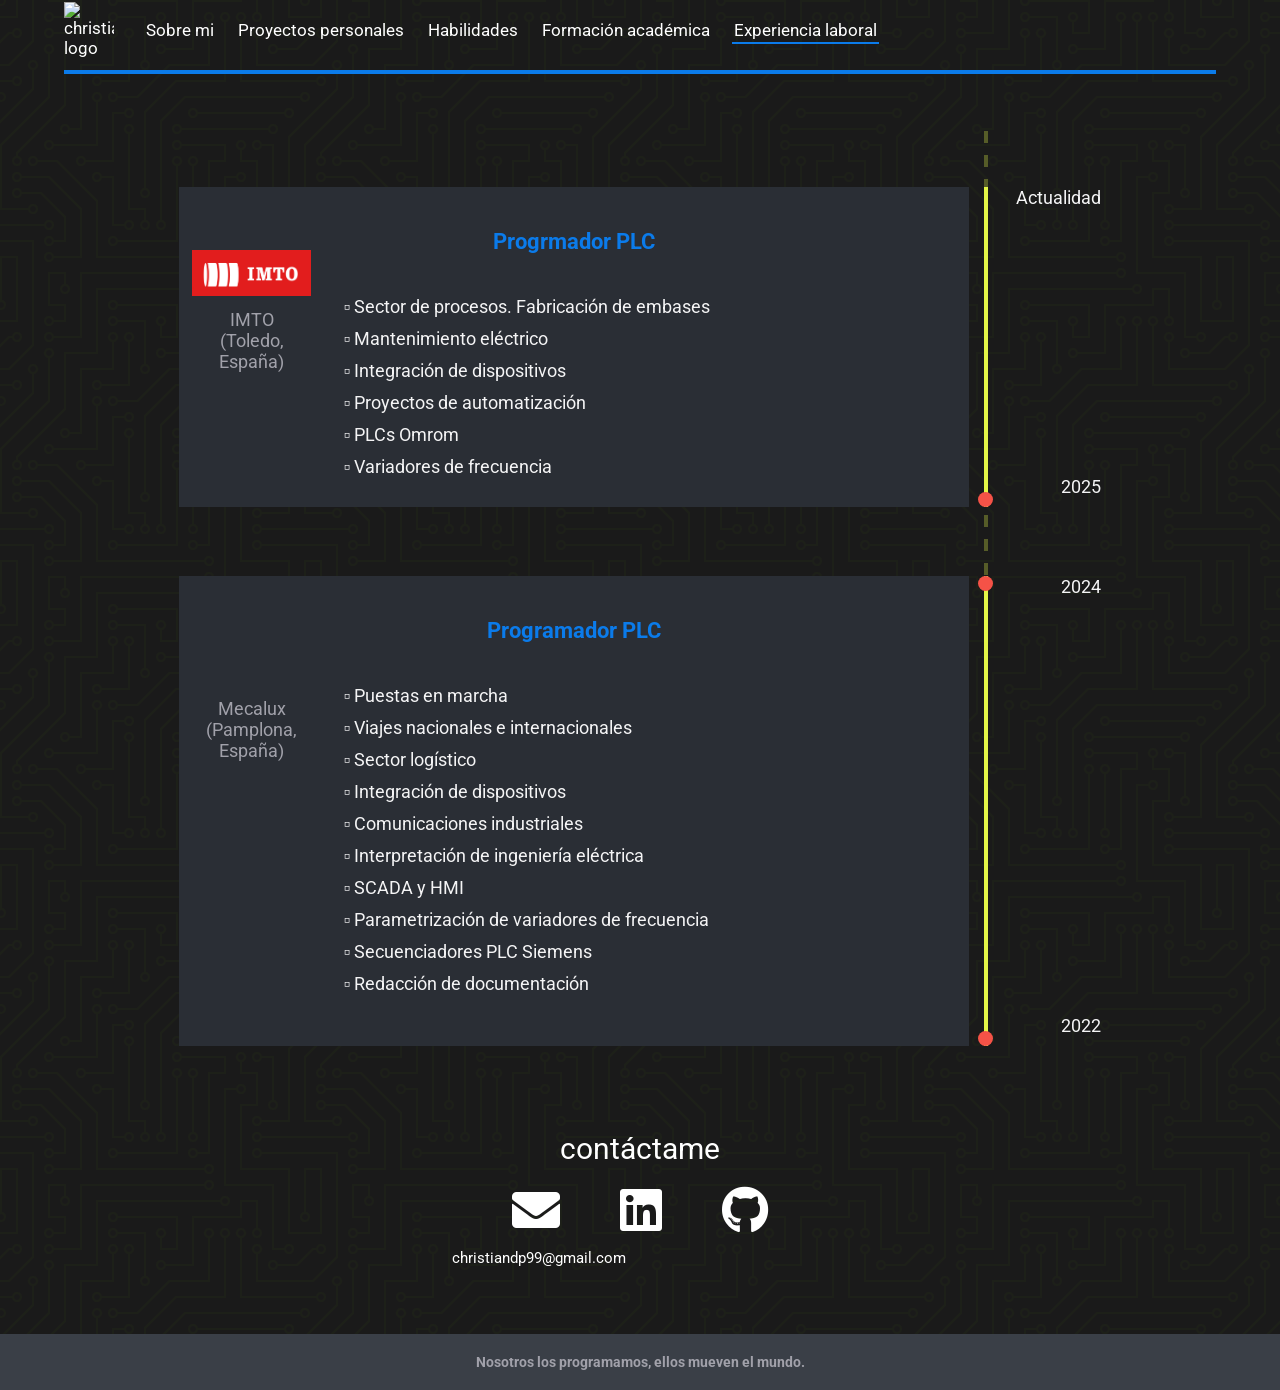
==== commit 0d076a89: "Añado emojis cuadrados pequeños en experiencia laboral, estudios y habilidades" ====
--- a/experiencialaboral.html
+++ b/experiencialaboral.html
@@ -56,7 +56,7 @@
                  </div>
                  <img class="logo3" src="img/mecalux_logo.png" alt="">
                  <div class="contenido3">
-                    <p>▪️ Contenido</p>
+                    <p>▫️ Contenido</p>
                     
                     
                 </div>
@@ -68,12 +68,12 @@
                 </div>
         
                 <div class="contenido2">
-                    <p>▪️ Sector de procesos. Fabricación de embases</p>
-                    <p>▪️Mantenimiento eléctrico</p>
-                    <p>▪️Integración de dispositivos</p>
-                    <p>▪️Proyectos de automatización</p>
-                    <p>▪️PLCs Omrom</p>
-                    <p>▪️Variadores de frecuencia</p>
+                    <p>▫️ Sector de procesos. Fabricación de embases</p>
+                    <p>▫️ Mantenimiento eléctrico</p>
+                    <p>▫️ Integración de dispositivos</p>
+                    <p>▫️ Proyectos de automatización</p>
+                    <p>▫️ PLCs Omrom</p>
+                    <p>▫️ Variadores de frecuencia</p>
                 </div>
                 <div class="fecha-fin2"><p class="texto-fechas">Actualidad</p> </div>
                 <div class="fecha-inicio2"><p class="texto-fechas">2025</p> </div>
@@ -92,16 +92,16 @@
                 </div>
                 <div class="contenido1">
                     
-                    <p>▪️ Puestas en marcha</p>
-                    <p>▪️ Viajes nacionales e internacionales</p>
-                    <p>▪️ Sector logístico</p>
-                    <p>▪️ Integración de dispositivos</p>
-                    <p>▪️ Comunicaciones industriales</p>
-                    <p>▪️ Interpretación de ingeniería eléctrica</p>
-                    <p>▪️ SCADA y HMI</p>
-                    <p>▪️ Parametrización de variadores de frecuencia</p>
-                    <p>▪️ Secuenciadores PLC Siemens</p>
-                    <p>▪️ Redacción de documentación</p>
+                    <p>▫️ Puestas en marcha</p>
+                    <p>▫️ Viajes nacionales e internacionales</p>
+                    <p>▫️ Sector logístico</p>
+                    <p>▫️ Integración de dispositivos</p>
+                    <p>▫️ Comunicaciones industriales</p>
+                    <p>▫️ Interpretación de ingeniería eléctrica</p>
+                    <p>▫️ SCADA y HMI</p>
+                    <p>▫️ Parametrización de variadores de frecuencia</p>
+                    <p>▫️ Secuenciadores PLC Siemens</p>
+                    <p>▫️ Redacción de documentación</p>
                     
                 </div>
                 <div class="fecha-fin1"><p>2024</p> </div>
